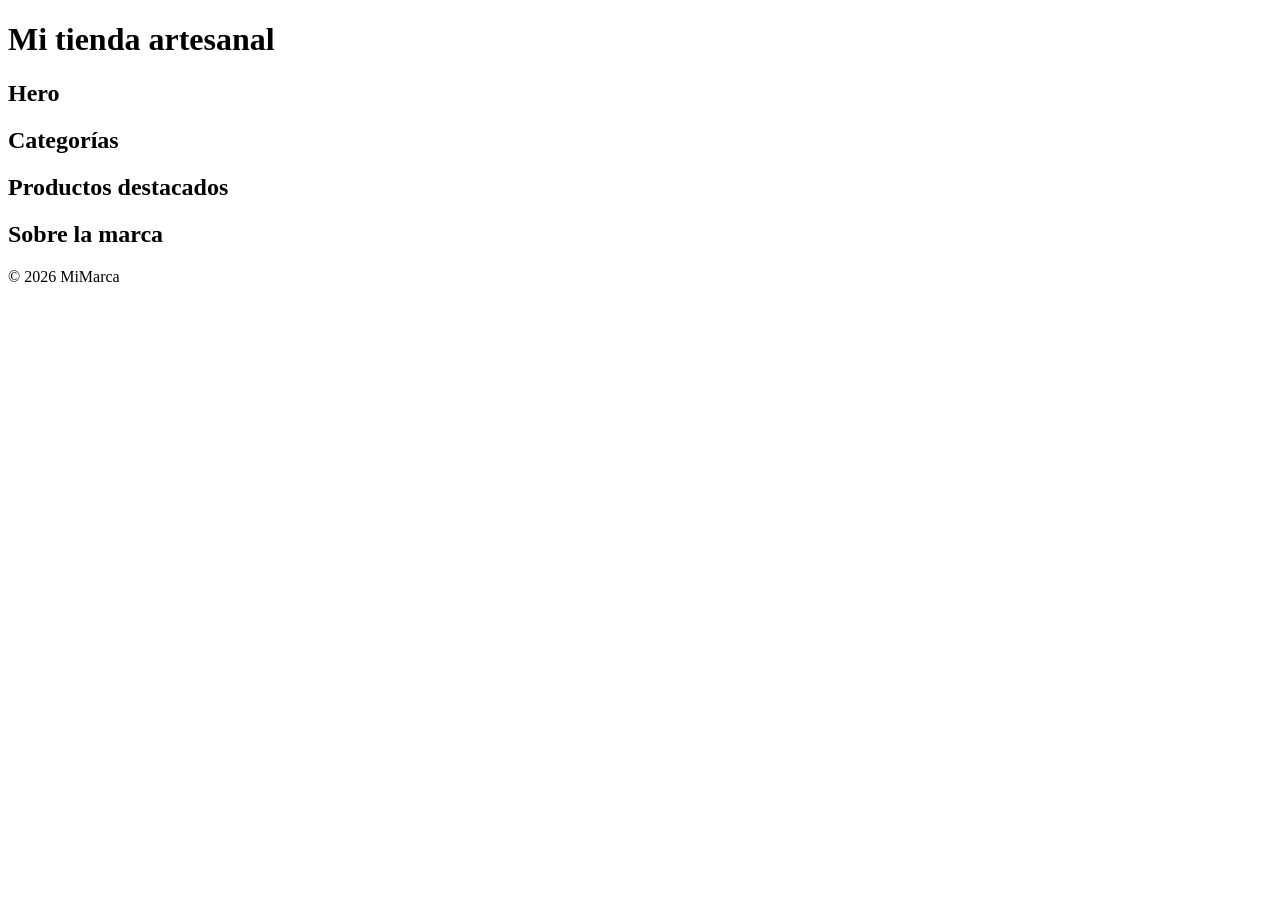
==== index.html @ 0f1301b7 "estructura base de index.html" ====
<!DOCTYPE html>
<html lang="es">

<head>
    <meta charset="UTF-8">
    <meta name="viewport" content="width=device-width, initial-scale=1.0">
    <title>Tienda artesanal</title>

    <link rel="stylesheet" href="css/styles.css">
</head>

<body>

<header>
    <h1>Mi tienda artesanal</h1>
</header>

<main>

<section>
    <h2>Hero</h2>
</section>

<section>
    <h2>Categorías</h2>
</section>

<section>
    <h2>Productos destacados</h2>
</section>

<section>
    <h2>Sobre la marca</h2>
</section>

</main>

<footer>
    <p>© 2026 MiMarca</p>
</footer>

</body>

</html>
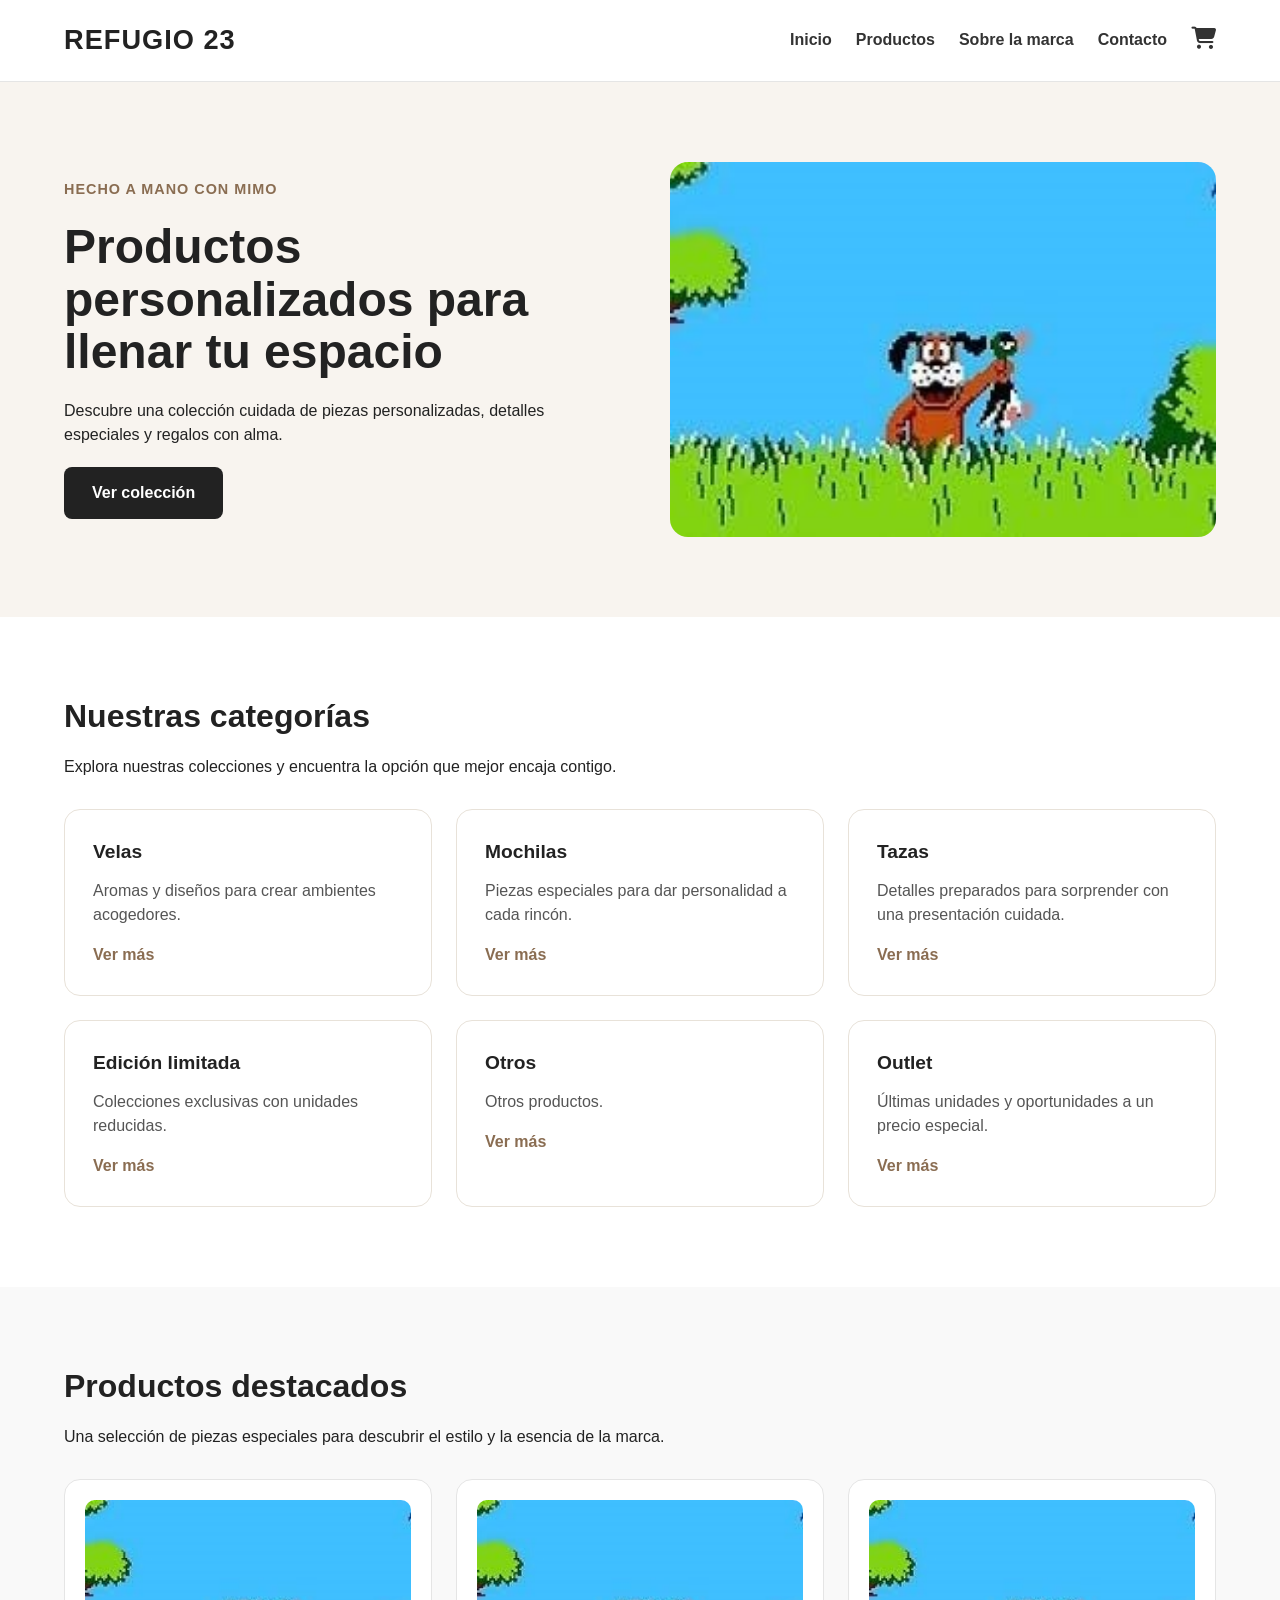
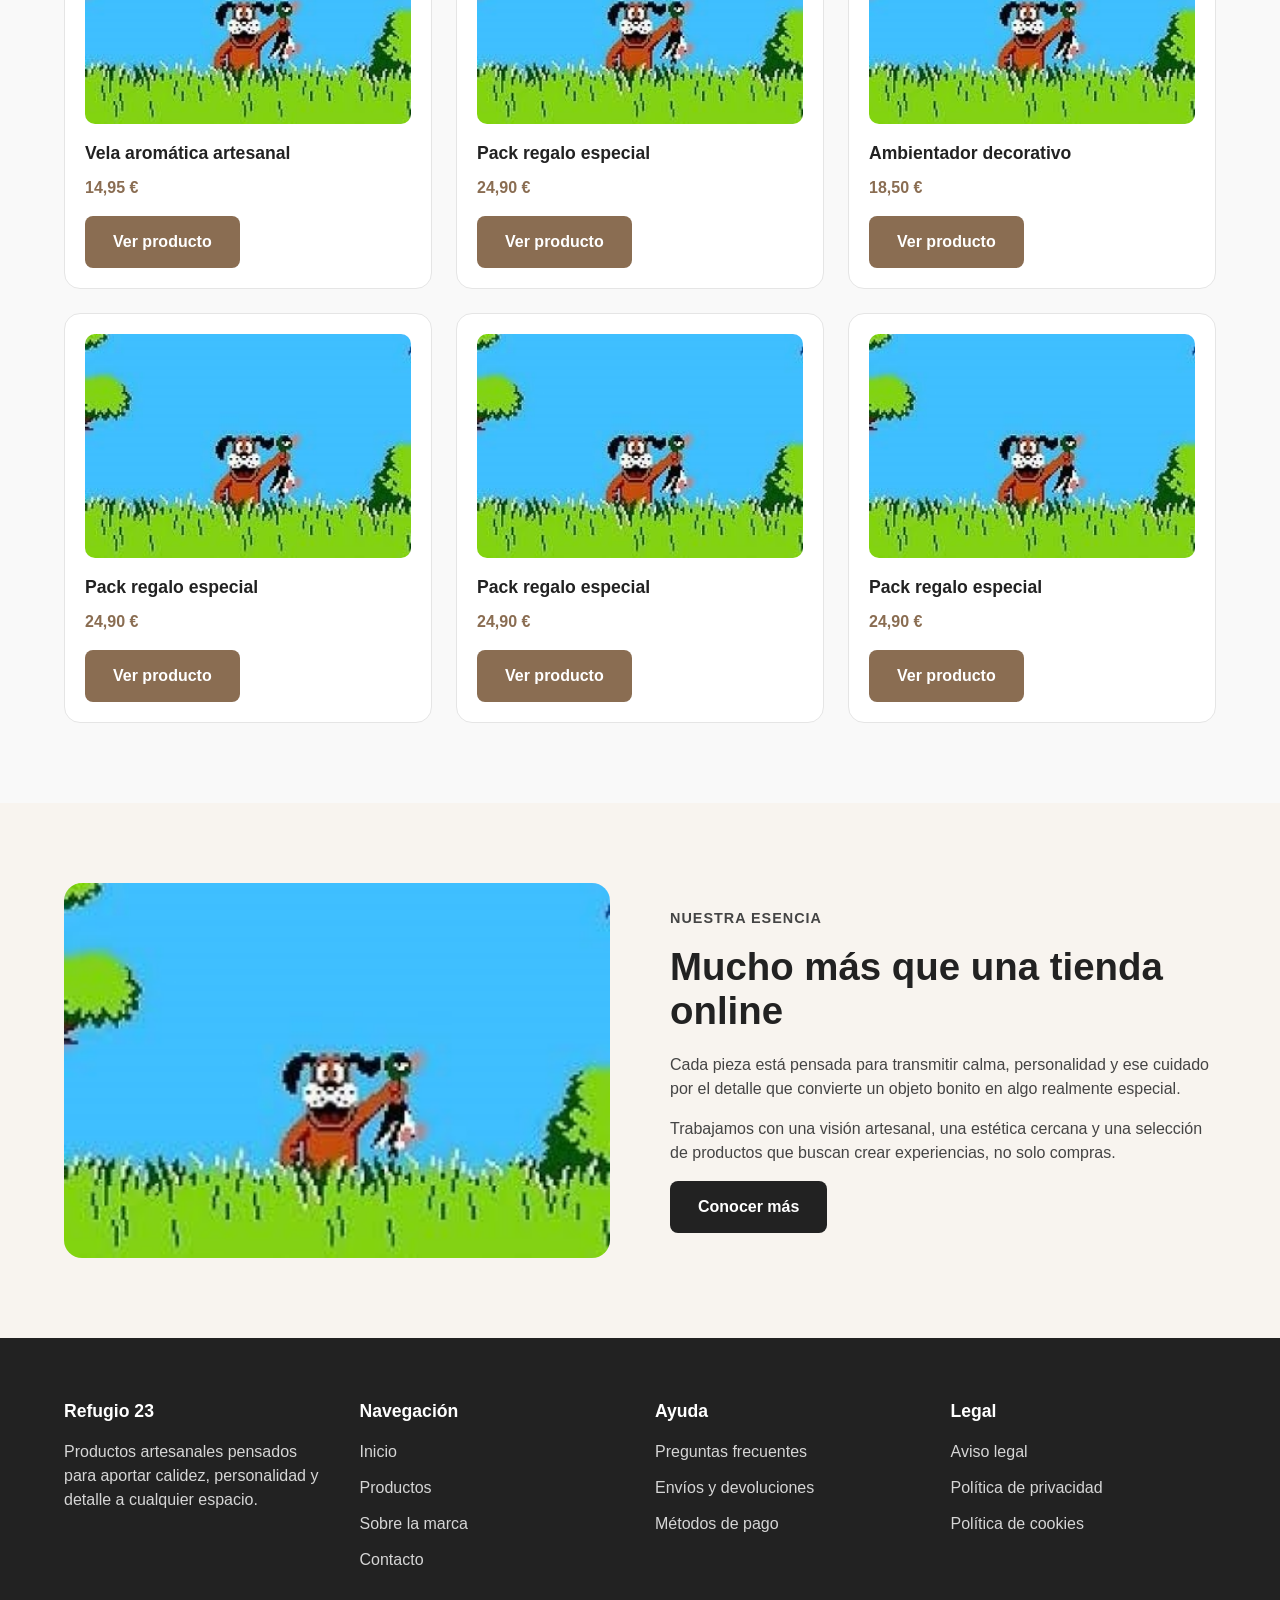
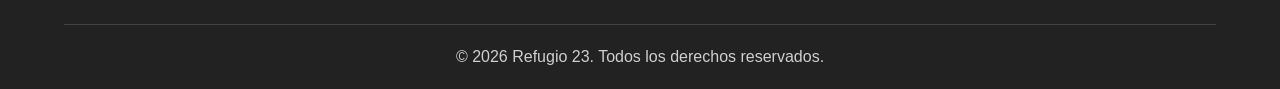
==== commit 53da1e86: "actualización de la web" ====
--- a/index.html
+++ b/index.html
@@ -4,39 +4,225 @@
 <head>
     <meta charset="UTF-8">
     <meta name="viewport" content="width=device-width, initial-scale=1.0">
-    <title>Tienda artesanal</title>
+    <title>Refugio 23</title>
 
     <link rel="stylesheet" href="css/styles.css">
+    <link rel="stylesheet" href="css/inicio.css">
+    <link rel="stylesheet" href="https://cdnjs.cloudflare.com/ajax/libs/font-awesome/6.5.0/css/all.min.css">
 </head>
 
 <body>
 
-<header>
-    <h1>Mi tienda artesanal</h1>
+<header class="site-header">
+    <div class="container header-content">
+        <a href="index.html" class="logo">Refugio 23</a>
+
+        <nav class="main-nav">
+            <ul class="nav-list">
+                <li><a href="index.html">Inicio</a></li>
+                <li><a href="productos.html">Productos</a></li>
+                <li><a href="sobremi.html">Sobre la marca</a></li>
+                <li><a href="#">Contacto</a></li>
+                <li class="cart"><a href="carrito.html"><i class="fa-solid fa-cart-shopping"></i></a></li>
+            </ul>
+        </nav>
+    </div>
 </header>
 
 <main>
 
-<section>
-    <h2>Hero</h2>
-</section>
-
-<section>
-    <h2>Categorías</h2>
-</section>
-
-<section>
-    <h2>Productos destacados</h2>
-</section>
-
-<section>
-    <h2>Sobre la marca</h2>
+<section class="hero">
+    <div class="container">
+        <div class="hero-content">
+            <div class="hero-text">
+                <p class="hero-tag">Hecho a mano con mimo</p>
+                <h2>Productos personalizados para llenar tu espacio</h2>
+                <p>
+                    Descubre una colección cuidada de piezas personalizadas, detalles
+                    especiales y regalos con alma.
+                </p>
+                <a href="#" class="btn">Ver colección</a>
+            </div>
+
+            <div class="hero-image">
+                <img src="assets/images/Duck-Hunt.jpg" alt="Producto artesanal destacado">
+            </div>
+        </div>
+    </div>
+</section>
+
+<section class="categories">
+    <div class="container">
+        <div class="section-heading">
+            <h2>Nuestras categorías</h2>
+            <p>Explora nuestras colecciones y encuentra la opción que mejor encaja contigo.</p>
+        </div>
+
+        <div class="categories-grid">
+            <article class="category-card">
+                <h3>Velas</h3>
+                <p>Aromas y diseños para crear ambientes acogedores.</p>
+                <a href="#">Ver más</a>
+            </article>
+
+            <article class="category-card">
+                <h3>Mochilas</h3>
+                <p>Piezas especiales para dar personalidad a cada rincón.</p>
+                <a href="#">Ver más</a>
+            </article>
+
+            <article class="category-card">
+                <h3>Tazas</h3>
+                <p>Detalles preparados para sorprender con una presentación cuidada.</p>
+                <a href="#">Ver más</a>
+            </article>
+
+            <article class="category-card">
+                <h3>Edición limitada</h3>
+                <p>Colecciones exclusivas con unidades reducidas.</p>
+                <a href="#">Ver más</a>
+            </article>
+
+            <article class="category-card">
+                <h3>Otros</h3>
+                <p>Otros productos.</p>
+                <a href="#">Ver más</a>
+            </article>
+
+            <article class="category-card">
+                <h3>Outlet</h3>
+                <p>Últimas unidades y oportunidades a un precio especial.</p>
+                <a href="#">Ver más</a>
+            </article>
+        </div>
+    </div>
+</section>
+
+<section class="featured-products">
+    <div class="container">
+        <div class="section-heading">
+            <h2>Productos destacados</h2>
+            <p>Una selección de piezas especiales para descubrir el estilo y la esencia de la marca.</p>
+        </div>
+
+        <div class="products-grid">
+            <article class="product-card">
+                <img src="assets/images/Duck-Hunt.jpg" alt="Vela aromática artesanal">
+                <h3>Vela aromática artesanal</h3>
+                <p class="price">14,95 €</p>
+                <a href="#" class="btn btn-secondary">Ver producto</a>
+            </article>
+
+            <article class="product-card">
+                <img src="assets/images/Duck-Hunt.jpg" alt="Pack regalo especial">
+                <h3>Pack regalo especial</h3>
+                <p class="price">24,90 €</p>
+                <a href="#" class="btn btn-secondary">Ver producto</a>
+            </article>
+
+            <article class="product-card">
+                <img src="assets/images/Duck-Hunt.jpg" alt="Ambientador decorativo">
+                <h3>Ambientador decorativo</h3>
+                <p class="price">18,50 €</p>
+                <a href="#" class="btn btn-secondary">Ver producto</a>
+            </article>
+
+                        <article class="product-card">
+                <img src="assets/images/Duck-Hunt.jpg" alt="Pack regalo especial">
+                <h3>Pack regalo especial</h3>
+                <p class="price">24,90 €</p>
+                <a href="#" class="btn btn-secondary">Ver producto</a>
+            </article>
+
+                        <article class="product-card">
+                <img src="assets/images/Duck-Hunt.jpg" alt="Pack regalo especial">
+                <h3>Pack regalo especial</h3>
+                <p class="price">24,90 €</p>
+                <a href="#" class="btn btn-secondary">Ver producto</a>
+            </article>
+
+                        <article class="product-card">
+                <img src="assets/images/Duck-Hunt.jpg" alt="Pack regalo especial">
+                <h3>Pack regalo especial</h3>
+                <p class="price">24,90 €</p>
+                <a href="#" class="btn btn-secondary">Ver producto</a>
+            </article>
+        </div>
+    </div>
+</section>
+
+<section class="about-brand">
+    <div class="container">
+        <div class="about-content">
+            <div class="about-image">
+                <img src="assets/images/Duck-Hunt.jpg" alt="Proceso artesanal de la marca">
+            </div>
+
+            <div class="about-text">
+                <p class="section-tag">Nuestra esencia</p>
+                <h2>Mucho más que una tienda online</h2>
+                <p>
+                    Cada pieza está pensada para transmitir calma, personalidad
+                    y ese cuidado por el detalle que convierte un objeto bonito
+                    en algo realmente especial.
+                </p>
+                <p>
+                    Trabajamos con una visión artesanal, una estética cercana
+                    y una selección de productos que buscan crear experiencias,
+                    no solo compras.
+                </p>
+                <a href="#" class="btn">Conocer más</a>
+            </div>
+        </div>
+    </div>
 </section>
 
 </main>
 
-<footer>
-    <p>© 2026 MiMarca</p>
+<footer class="site-footer">
+    <div class="container">
+        <div class="footer-grid">
+            <div class="footer-column">
+                <h3>Refugio 23</h3>
+                <p>
+                    Productos artesanales pensados para aportar calidez,
+                    personalidad y detalle a cualquier espacio.
+                </p>
+            </div>
+
+            <div class="footer-column">
+                <h3>Navegación</h3>
+                <ul>
+                    <li><a href="index.html">Inicio</a></li>
+                    <li><a href="#">Productos</a></li>
+                    <li><a href="#">Sobre la marca</a></li>
+                    <li><a href="#">Contacto</a></li>
+                </ul>
+            </div>
+
+            <div class="footer-column">
+                <h3>Ayuda</h3>
+                <ul>
+                    <li><a href="#">Preguntas frecuentes</a></li>
+                    <li><a href="#">Envíos y devoluciones</a></li>
+                    <li><a href="#">Métodos de pago</a></li>
+                </ul>
+            </div>
+
+            <div class="footer-column">
+                <h3>Legal</h3>
+                <ul>
+                    <li><a href="#">Aviso legal</a></li>
+                    <li><a href="#">Política de privacidad</a></li>
+                    <li><a href="#">Política de cookies</a></li>
+                </ul>
+            </div>
+        </div>
+
+        <div class="footer-bottom">
+            <p>© 2026 Refugio 23. Todos los derechos reservados.</p>
+        </div>
+    </div>
 </footer>
 
 </body>
--- a/css/styles.css
+++ b/css/styles.css
@@ -0,0 +1,262 @@
+/* =========================
+   RESET / BASE
+   ========================= */
+
+* {
+    margin: 0;
+    padding: 0;
+    box-sizing: border-box;
+}
+
+html {
+    scroll-behavior: smooth;
+}
+
+body {
+    font-family: Arial, sans-serif;
+    line-height: 1.5;
+    color: #222;
+    background-color: #fdfdfd;
+}
+
+img {
+    max-width: 100%;
+    display: block;
+}
+
+a {
+    text-decoration: none;
+    color: inherit;
+}
+
+ul {
+    list-style: none;
+}
+
+h1,
+h2 {
+    line-height: 1.2;
+    margin-bottom: 20px;
+}
+
+h1 {
+    font-size: 2rem;
+}
+
+h2 {
+    font-size: 2rem;
+}
+
+/* =========================
+   UTILIDADES / LAYOUT
+   ========================= */
+
+.cart i {
+font-size: 22px;
+color: #333;
+transition: 0.2s;
+}
+
+.cart:hover i {
+color: #a67c52;
+transform: scale(1.1);
+}
+
+.container {
+    width: 90%;
+    max-width: 1200px;
+    margin: 0 auto;
+}
+
+section {
+    padding: 80px 0;
+}
+
+.section-heading {
+    max-width: 700px;
+    margin-bottom: 30px;
+}
+
+/* =========================
+   HEADER
+   ========================= */
+
+.site-header {
+    background-color: #ffffff;
+    border-bottom: 1px solid #e5e5e5;
+    position: sticky;
+    top: 0;
+    z-index: 1000;
+}
+
+.header-content {
+    display: flex;
+    justify-content: space-between;
+    align-items: center;
+    padding: 20px 0;
+}
+
+.logo {
+    font-size: 1.7rem;
+    font-weight: bold;
+    letter-spacing: 1px;
+    color: #222;
+    text-transform: uppercase;
+}
+
+.nav-list {
+    display: flex;
+    gap: 24px;
+    align-items: center;
+}
+
+.nav-list a {
+    font-weight: 600;
+    color: #333;
+    transition: color 0.2s ease;
+}
+
+.nav-list a:hover {
+    color: #8a6d52;
+}
+
+/* =========================
+   BOTONES
+   ========================= */
+
+.btn {
+    display: inline-block;
+    background-color: #222;
+    color: #fff;
+    padding: 14px 28px;
+    border-radius: 8px;
+    font-weight: bold;
+    transition: background-color 0.2s ease, transform 0.2s ease;
+}
+
+.btn:hover {
+    transform: translateY(-2px);
+}
+
+.btn-secondary {
+    background-color: #8a6d52;
+}
+
+/* =========================
+   TARJETAS / COMPONENTES
+   ========================= */
+
+.price {
+    font-size: 1rem;
+    font-weight: bold;
+    margin-bottom: 16px;
+    color: #8a6d52;
+}
+
+.products-grid {
+    display: grid;
+    grid-template-columns: repeat(3, 1fr);
+    gap: 24px;
+    margin-top: 30px;
+}
+
+.product-card {
+    background-color: #ffffff;
+    padding: 20px;
+    border-radius: 16px;
+    border: 1px solid #e5e5e5;
+    transition: transform 0.2s ease, box-shadow 0.2s ease;
+}
+
+.product-card:hover {
+    transform: translateY(-4px);
+    box-shadow: 0 14px 30px rgba(0, 0, 0, 0.08);
+}
+
+.product-card img {
+    width: 100%;
+    border-radius: 10px;
+    margin-bottom: 16px;
+}
+
+.product-card h3 {
+    font-size: 1.1rem;
+    margin-bottom: 10px;
+}
+
+/* =========================
+   FOOTER
+   ========================= */
+
+.site-footer {
+    background-color: #222;
+    color: #fff;
+    padding: 60px 0 20px;
+}
+
+.footer-grid {
+    display: grid;
+    grid-template-columns: repeat(4, 1fr);
+    gap: 30px;
+}
+
+.footer-column h3 {
+    margin-bottom: 16px;
+    font-size: 1.1rem;
+}
+
+.footer-column p,
+.footer-column li {
+    margin-bottom: 12px;
+    color: #d6d6d6;
+}
+
+.footer-column a {
+    color: #d6d6d6;
+}
+
+.footer-column a:hover {
+    color: #fff;
+}
+
+.footer-bottom {
+    margin-top: 40px;
+    padding-top: 20px;
+    border-top: 1px solid rgba(255, 255, 255, 0.15);
+    text-align: center;
+    color: #cfcfcf;
+}
+
+/* =========================
+   RESPONSIVE GLOBAL
+   ========================= */
+
+@media (max-width: 900px) {
+    .products-grid {
+        grid-template-columns: repeat(2, 1fr);
+    }
+
+    .footer-grid {
+        grid-template-columns: repeat(2, 1fr);
+    }
+}
+
+@media (max-width: 600px) {
+    .products-grid {
+        grid-template-columns: 1fr;
+    }
+
+    .footer-grid {
+        grid-template-columns: 1fr;
+    }
+
+    .header-content {
+        flex-direction: column;
+        gap: 16px;
+    }
+
+    .nav-list {
+        flex-direction: column;
+        gap: 10px;
+    }
+}
--- a/css/inicio.css
+++ b/css/inicio.css
@@ -0,0 +1,182 @@
+/* =========================
+   HOME / INICIO
+   ========================= */
+
+.hero {
+    background-color: #f8f4ef;
+}
+
+.categories {
+    background-color: #ffffff;
+}
+
+.featured-products {
+    background-color: #f9f9f9;
+}
+
+.about-brand {
+    background-color: #f8f4ef;
+    overflow: hidden;
+}
+
+/* =========================
+   HERO
+   ========================= */
+
+.hero-content {
+    display: flex;
+    align-items: center;
+    gap: 60px;
+}
+
+.hero-text,
+.hero-image {
+    flex: 1;
+}
+
+.hero-text {
+    max-width: 560px;
+}
+
+.hero-image img {
+    width: 100%;
+    border-radius: 18px;
+    object-fit: cover;
+}
+
+.hero-tag {
+    font-size: 0.9rem;
+    text-transform: uppercase;
+    letter-spacing: 1px;
+    margin-bottom: 12px;
+    color: #8a6d52;
+    font-weight: bold;
+}
+
+.hero h2 {
+    font-size: 3rem;
+    line-height: 1.1;
+    margin-bottom: 20px;
+}
+
+.hero p {
+    margin-bottom: 20px;
+}
+
+/* =========================
+   CATEGORÍAS
+   ========================= */
+
+.categories-grid {
+    display: grid;
+    grid-template-columns: repeat(3, 1fr);
+    gap: 24px;
+    margin-top: 30px;
+}
+
+.category-card {
+    background-color: #ffffff;
+    padding: 28px;
+    border-radius: 16px;
+    border: 1px solid #e8e2d9;
+    transition: transform 0.2s ease, box-shadow 0.2s ease;
+}
+
+.category-card:hover {
+    transform: translateY(-4px);
+    box-shadow: 0 14px 30px rgba(0, 0, 0, 0.08);
+}
+
+.category-card h3 {
+    margin-bottom: 12px;
+    font-size: 1.2rem;
+}
+
+.category-card p {
+    margin-bottom: 16px;
+    color: #555;
+}
+
+.category-card a {
+    font-weight: bold;
+    color: #8a6d52;
+}
+
+/* =========================
+   SOBRE LA MARCA EN HOME
+   ========================= */
+
+.about-content {
+    display: flex;
+    align-items: center;
+    gap: 60px;
+}
+
+.about-image,
+.about-text {
+    flex: 1;
+}
+
+.about-text {
+    max-width: 560px;
+}
+
+.about-image img {
+    width: 100%;
+    border-radius: 18px;
+    object-fit: cover;
+}
+
+.section-tag {
+    font-size: 0.9rem;
+    text-transform: uppercase;
+    letter-spacing: 1px;
+    margin-bottom: 12px;
+    color: #8a6d52;
+    font-weight: bold;
+}
+
+.about-text h2 {
+    font-size: 2.4rem;
+    line-height: 1.15;
+    margin-bottom: 20px;
+}
+
+.about-text p {
+    margin-bottom: 16px;
+    color: #444;
+}
+
+/* =========================
+   RESPONSIVE HOME
+   ========================= */
+
+@media (max-width: 900px) {
+    .hero-content,
+    .about-content {
+        flex-direction: column;
+    }
+
+    .hero-text,
+    .about-text {
+        max-width: 100%;
+    }
+
+    .categories-grid {
+        grid-template-columns: repeat(2, 1fr);
+    }
+}
+
+@media (max-width: 600px) {
+    .categories-grid {
+        grid-template-columns: 1fr;
+    }
+
+    .hero h2 {
+        font-size: 2.2rem;
+    }
+
+    .about-text h2 {
+        font-size: 2rem;
+    }
+}
